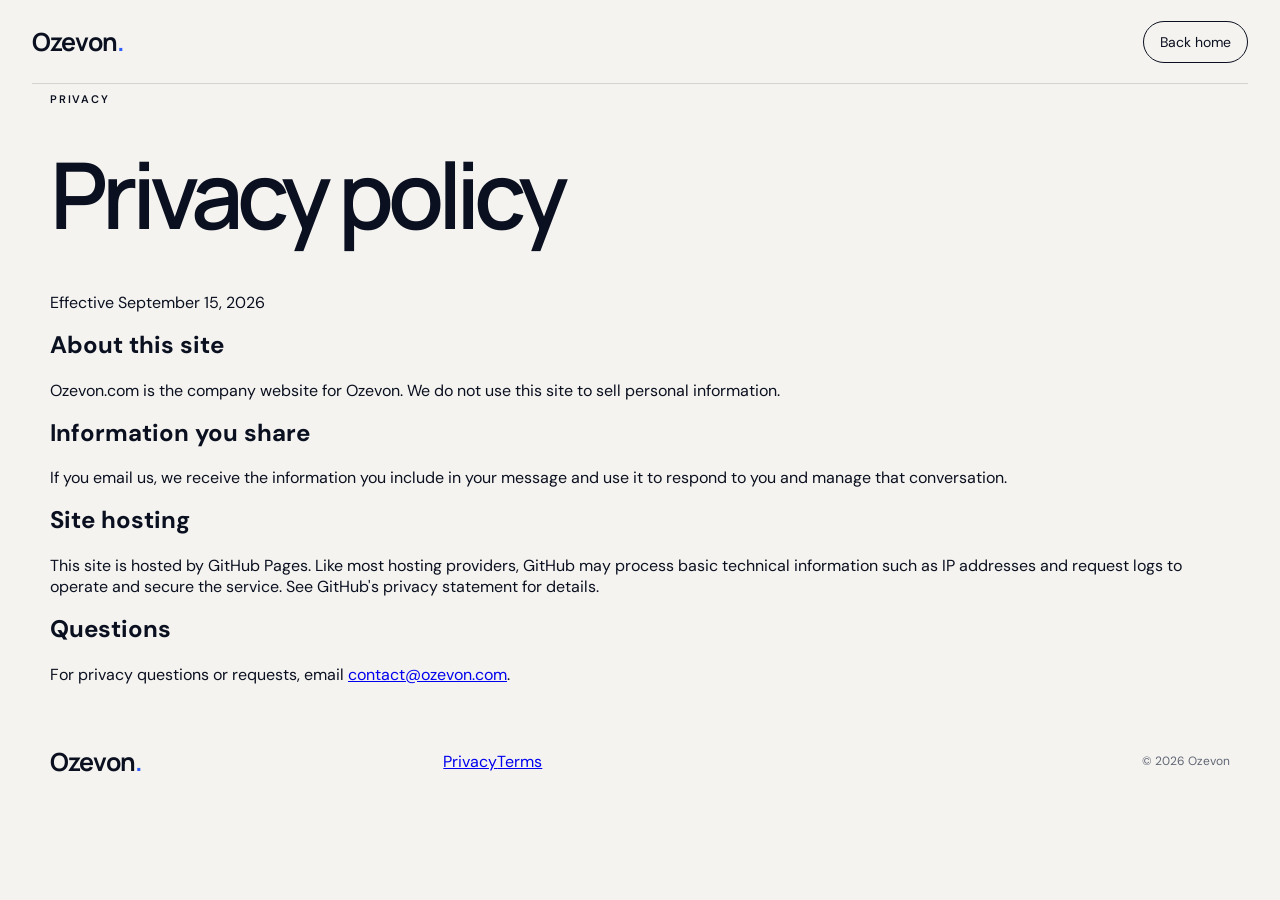
==== 12-privacy.html @ 65f530a2 "Improve product links, mobile navigation and site trust" ====
<!doctype html><html lang="en"><head><meta charset="utf-8"><meta name="viewport" content="width=device-width,initial-scale=1"><meta name="description" content="Ozevon privacy policy."><title>Privacy - Ozevon</title><link rel="icon" href="favicon.svg" type="image/svg+xml"><link rel="preconnect" href="https://fonts.googleapis.com"><link rel="preconnect" href="https://fonts.gstatic.com" crossorigin><link href="https://fonts.googleapis.com/css2?family=DM+Sans:wght@400;500;600&family=Manrope:wght@500;600;700&display=swap" rel="stylesheet"><link rel="stylesheet" href="styles.css"></head><body><header class="site-header legal-header"><a class="wordmark" href="index.html">Ozevon<span>.</span></a><a class="header-cta" href="index.html">Back home</a></header><main class="legal-page shell"><div class="section-label">Privacy</div><h1>Privacy policy</h1><p class="legal-date">Effective September 15, 2026</p><section><h2>About this site</h2><p>Ozevon.com is the company website for Ozevon. We do not use this site to sell personal information.</p></section><section><h2>Information you share</h2><p>If you email us, we receive the information you include in your message and use it to respond to you and manage that conversation.</p></section><section><h2>Site hosting</h2><p>This site is hosted by GitHub Pages. Like most hosting providers, GitHub may process basic technical information such as IP addresses and request logs to operate and secure the service. See GitHub's privacy statement for details.</p></section><section><h2>Questions</h2><p>For privacy questions or requests, email <a href="mailto:contact@ozevon.com">contact@ozevon.com</a>.</p></section></main><footer class="site-footer shell legal-footer"><a class="wordmark" href="index.html">Ozevon<span>.</span></a><div class="legal-links"><a href="privacy.html">Privacy</a><a href="terms.html">Terms</a></div><p>© <span id="year"></span> Ozevon</p></footer><script>document.getElementById('year').textContent=new Date().getFullYear()</script></body></html>
---- styles.css ----
:root{--ink:#0b1020;--paper:#f4f3ef;--white:#fff;--blue:#315efb;--lime:#b9f859;--muted:#606675;--line:#d9d8d2;--navy:#0b1020}
*{box-sizing:border-box}html{scroll-behavior:smooth}body{margin:0;background:var(--paper);color:var(--ink);font-family:"DM Sans",sans-serif;-webkit-font-smoothing:antialiased}.shell{width:min(1180px,calc(100% - 64px));margin-inline:auto}.site-header{height:84px;width:min(1320px,calc(100% - 64px));margin:auto;display:flex;align-items:center;justify-content:space-between;border-bottom:1px solid rgba(11,16,32,.14);position:relative;z-index:10}.wordmark{font:700 25px/1 Manrope,sans-serif;letter-spacing:-1px;color:inherit;text-decoration:none}.wordmark span{color:var(--blue)}nav{display:flex;gap:34px}nav a,.header-cta{font-size:14px;color:var(--ink);text-decoration:none}.header-cta{padding:11px 16px;border:1px solid var(--ink);border-radius:99px}.header-cta span{padding-left:8px}.hero{min-height:670px;padding:88px 0 70px;position:relative;overflow:hidden}.eyebrow,.section-label{text-transform:uppercase;letter-spacing:.16em;font-weight:600;font-size:11px}.eyebrow{display:flex;align-items:center;gap:10px}.eyebrow:before{content:"";width:24px;height:2px;background:var(--blue)}h1,h2,h3,p{margin-top:0}h1{font:600 clamp(60px,7.2vw,104px)/.94 Manrope,sans-serif;letter-spacing:-.065em;margin:45px 0 54px;position:relative;z-index:2}h1 em{font-style:normal;color:var(--blue)}.hero-bottom{display:flex;align-items:flex-end;gap:95px;position:relative;z-index:2}.hero-bottom p{max-width:490px;font-size:19px;line-height:1.55;color:#343b4a;margin:0}.text-link{color:var(--ink);font-size:14px;font-weight:600;text-decoration:none;border-bottom:1px solid;padding-bottom:6px}.text-link span{padding-left:14px}.hero-orbit{position:absolute;width:480px;height:480px;right:-60px;top:120px;opacity:.9}.orbit,.core,.satellite{position:absolute;border-radius:50%}.orbit{border:1px solid #c9cad0;inset:0}.orbit-two{inset:72px}.core{width:154px;height:154px;background:var(--blue);top:163px;left:163px;box-shadow:0 18px 50px rgba(49,94,251,.25)}.satellite{width:24px;height:24px;background:var(--lime)}.satellite-one{top:31px;left:112px}.satellite-two{width:12px;height:12px;background:var(--ink);right:67px;bottom:88px}.principle-bar{background:var(--blue);color:#fff}.principle-inner{height:72px;display:flex;align-items:center;justify-content:space-between;text-transform:uppercase;letter-spacing:.12em;font-size:11px;font-weight:600}.principle-inner i{width:4px;height:4px;background:var(--lime);border-radius:50%}.section{padding:135px 0;display:grid;grid-template-columns:220px 1fr;gap:40px}.section-label{padding-top:8px}.section-content h2,.contact-section h2{font:600 clamp(42px,5vw,66px)/1.05 Manrope,sans-serif;letter-spacing:-.045em;max-width:800px;margin:0 0 40px}.lead{font-size:20px;line-height:1.6;color:var(--muted);max-width:700px}.capabilities{display:grid;grid-template-columns:repeat(3,1fr);gap:20px;margin-top:80px}.capabilities article{border-top:1px solid var(--line);padding:24px 10px 0 0}.capabilities article>span{font:500 11px Manrope;color:var(--blue)}.capabilities h3{font:600 20px Manrope;margin:45px 0 12px}.capabilities p{color:var(--muted);line-height:1.55;font-size:15px}.product-wrap{background:var(--navy);color:white;padding:130px 0;overflow:hidden}.product-grid{display:grid;grid-template-columns:220px 1fr 400px;gap:40px;align-items:center}.light{color:#9499a7}.product-kicker{color:var(--lime);text-transform:uppercase;letter-spacing:.15em;font-size:11px;font-weight:600}.product-main h2{font:600 clamp(66px,8vw,100px)/1 Manrope;letter-spacing:-.07em;margin:20px 0 0}.product-main h2 span{color:var(--lime)}.byline{text-transform:uppercase;letter-spacing:.14em;font-size:10px;color:#989daa;margin:5px 0 45px}.product-copy{font-size:18px;line-height:1.6;color:#c4c7cf;max-width:500px}.product-status{display:inline-flex;align-items:center;gap:9px;border:1px solid #34394a;border-radius:99px;padding:10px 15px;margin-top:24px;font-size:12px}.product-status span{width:7px;height:7px;border-radius:50%;background:var(--lime);box-shadow:0 0 0 4px rgba(185,248,89,.12)}.product-visual{height:430px;position:relative}.invoice-card{position:absolute;width:315px;height:380px;border-radius:20px;right:0;top:25px}.back-card{background:var(--blue);transform:rotate(7deg) translate(12px,-4px)}.main-card{background:#f5f4f0;color:var(--ink);padding:28px;box-shadow:0 25px 70px rgba(0,0,0,.3)}.mini-top{display:flex;justify-content:space-between;align-items:center;font-size:11px}.mini-top b{font:700 16px Manrope}.mini-top span{letter-spacing:.12em;color:#808592}.mini-lines{margin:55px 0 30px}.mini-lines i{display:block;height:8px;background:#dededb;border-radius:4px;margin-bottom:12px}.mini-lines i:last-child{width:65%}.mini-total{border-top:1px solid #d2d2cf;padding-top:24px;display:flex;justify-content:space-between}.mini-total span{font-size:12px;color:#717681}.mini-total b{font:600 25px Manrope}.mini-paid{position:absolute;bottom:28px;right:28px;background:#dbfac1;color:#246b28;border-radius:99px;padding:8px 15px;text-transform:uppercase;letter-spacing:.1em;font-size:9px;font-weight:600}.about-columns{display:grid;grid-template-columns:1fr 1fr;gap:70px}.about-columns p{font-size:18px;line-height:1.7;color:var(--muted)}.contact-section{background:var(--blue);color:white;padding:110px 0}.contact-inner{display:flex;align-items:flex-end;justify-content:space-between}.contact-section h2{margin:38px 0 0}.contact-section a{color:white;text-decoration:none;border-bottom:1px solid rgba(255,255,255,.65);font-size:20px;padding-bottom:8px}.contact-section a span{padding-left:18px}.site-footer{height:120px;display:grid;grid-template-columns:1fr 1fr 1fr;align-items:center}.site-footer p{margin:0;font-size:12px;color:var(--muted)}.site-footer p:last-child{text-align:right}.reveal{animation:rise .8s ease both}.hero h1{animation-delay:.08s}.hero-bottom{animation-delay:.16s}@keyframes rise{from{opacity:0;transform:translateY(18px)}to{opacity:1;transform:none}}
@media(max-width:900px){.shell{width:min(100% - 40px,700px)}.site-header{width:calc(100% - 40px);height:72px}nav{display:none}.hero{min-height:690px;padding-top:70px}.hero h1{font-size:65px}.hero-bottom{display:block}.hero-bottom p{font-size:17px;max-width:430px;margin-bottom:32px}.hero-orbit{width:330px;height:330px;right:-100px;top:360px}.orbit-two{inset:50px}.core{width:108px;height:108px;top:111px;left:111px}.principle-inner span:nth-of-type(2),.principle-inner i:nth-of-type(2){display:none}.section{padding:95px 0;display:block}.section-label{margin-bottom:45px}.capabilities{grid-template-columns:1fr;margin-top:55px}.capabilities article{display:grid;grid-template-columns:36px 160px 1fr;gap:10px}.capabilities h3{margin:0}.product-grid{grid-template-columns:1fr}.product-main{max-width:570px}.product-visual{height:390px;width:350px;margin:20px auto -60px}.about-columns{gap:30px}.contact-inner{display:block}.contact-section a{display:inline-block;margin-top:55px}.site-footer{grid-template-columns:1fr 1fr}.site-footer p:nth-child(2){display:none}}
@media(max-width:560px){.shell{width:calc(100% - 36px)}.site-header{width:calc(100% - 36px)}.header-cta{font-size:12px;padding:9px 13px}.hero{min-height:680px;padding-top:56px}.eyebrow{font-size:10px}h1,.hero h1{font-size:48px;line-height:1.01;letter-spacing:-.055em;margin:36px 0}.hero-bottom p{font-size:16px}.hero-orbit{width:280px;height:280px;top:420px;right:-95px}.orbit-two{inset:40px}.core{width:90px;height:90px;top:95px;left:95px}.satellite-one{top:17px;left:63px}.principle-inner{height:64px}.principle-inner span{font-size:9px}.section-content h2,.contact-section h2{font-size:38px}.lead{font-size:17px}.capabilities article{grid-template-columns:28px 1fr;gap:8px;padding-bottom:20px}.capabilities article p{grid-column:2}.product-wrap{padding:90px 0}.product-main h2{font-size:68px}.product-copy{font-size:16px}.product-visual{transform:scale(.85);transform-origin:left top;width:330px;height:340px}.about-columns{grid-template-columns:1fr;gap:0}.about-columns p{font-size:16px}.contact-section{padding:85px 0}.contact-section a{font-size:16px}.site-footer{height:100px}.site-footer .wordmark{font-size:20px}}
@media(prefers-reduced-motion:reduce){.reveal{animation:none!important}}
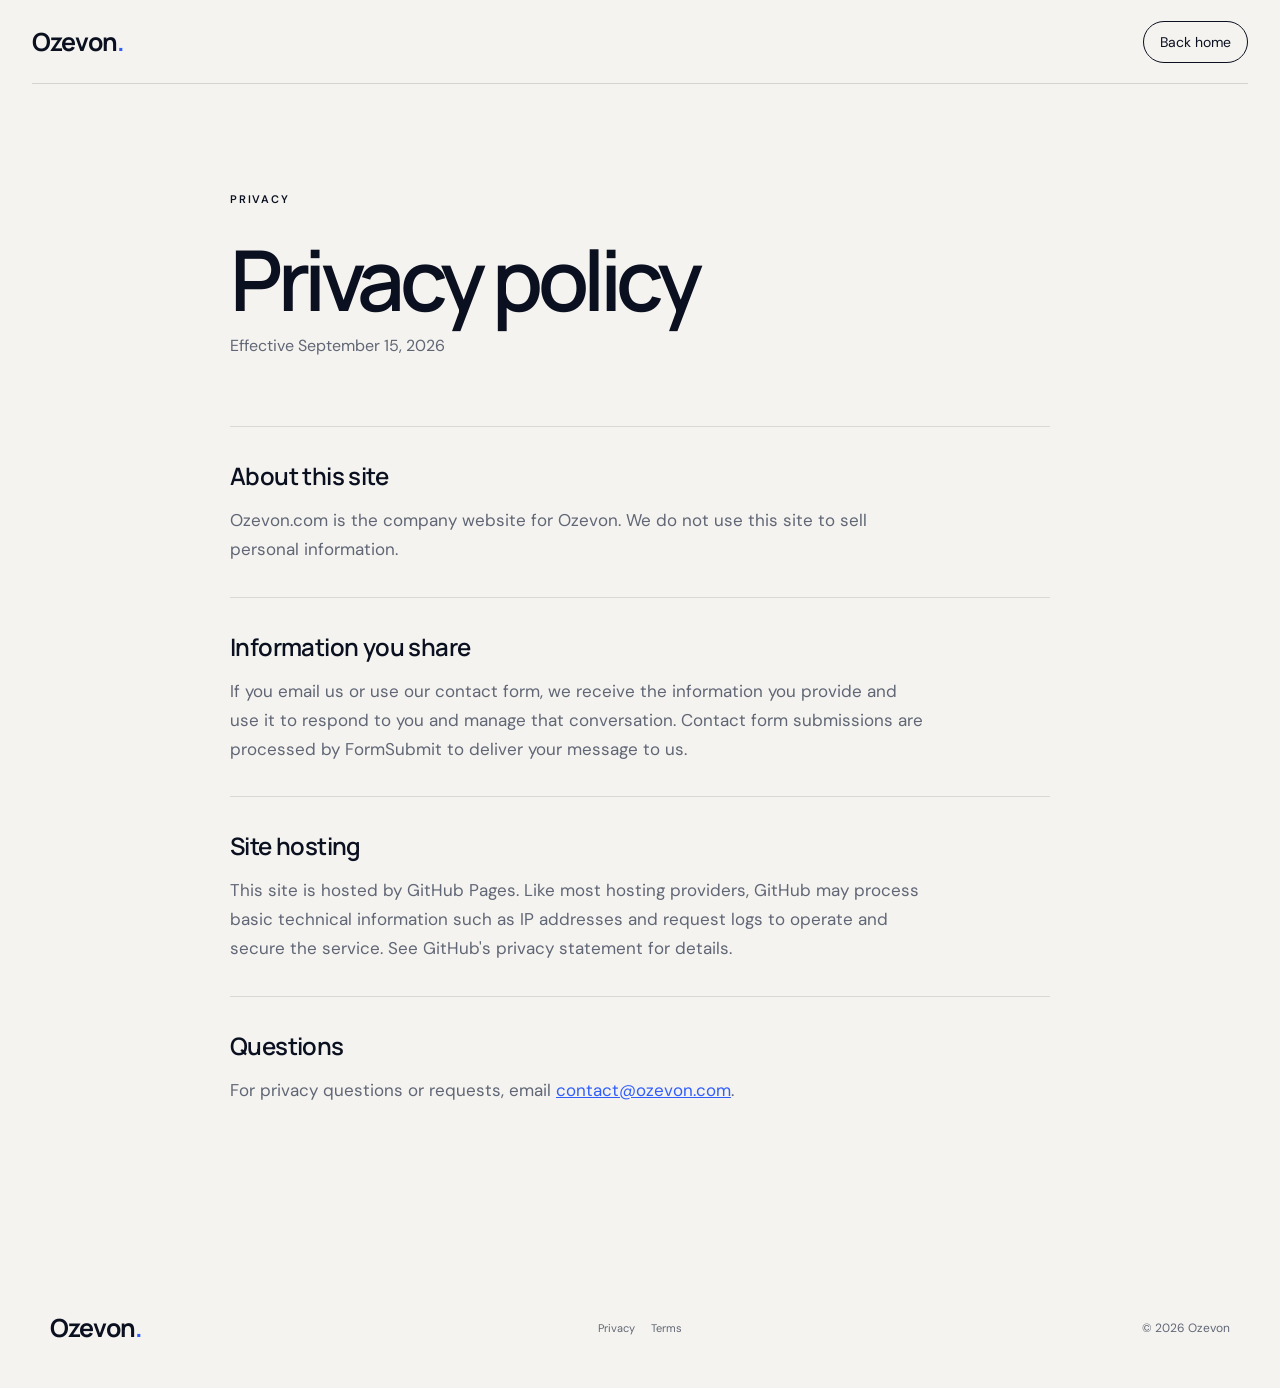
==== commit 857fa897: "Update contact form privacy disclosure Updated favicon and stylesheets links. Clarified information " ====
--- a/12-privacy.html
+++ b/12-privacy.html
@@ -1 +1 @@
-<!doctype html><html lang="en"><head><meta charset="utf-8"><meta name="viewport" content="width=device-width,initial-scale=1"><meta name="description" content="Ozevon privacy policy."><title>Privacy - Ozevon</title><link rel="icon" href="favicon.svg" type="image/svg+xml"><link rel="preconnect" href="https://fonts.googleapis.com"><link rel="preconnect" href="https://fonts.gstatic.com" crossorigin><link href="https://fonts.googleapis.com/css2?family=DM+Sans:wght@400;500;600&family=Manrope:wght@500;600;700&display=swap" rel="stylesheet"><link rel="stylesheet" href="styles.css"></head><body><header class="site-header legal-header"><a class="wordmark" href="index.html">Ozevon<span>.</span></a><a class="header-cta" href="index.html">Back home</a></header><main class="legal-page shell"><div class="section-label">Privacy</div><h1>Privacy policy</h1><p class="legal-date">Effective September 15, 2026</p><section><h2>About this site</h2><p>Ozevon.com is the company website for Ozevon. We do not use this site to sell personal information.</p></section><section><h2>Information you share</h2><p>If you email us, we receive the information you include in your message and use it to respond to you and manage that conversation.</p></section><section><h2>Site hosting</h2><p>This site is hosted by GitHub Pages. Like most hosting providers, GitHub may process basic technical information such as IP addresses and request logs to operate and secure the service. See GitHub's privacy statement for details.</p></section><section><h2>Questions</h2><p>For privacy questions or requests, email <a href="mailto:contact@ozevon.com">contact@ozevon.com</a>.</p></section></main><footer class="site-footer shell legal-footer"><a class="wordmark" href="index.html">Ozevon<span>.</span></a><div class="legal-links"><a href="privacy.html">Privacy</a><a href="terms.html">Terms</a></div><p>© <span id="year"></span> Ozevon</p></footer><script>document.getElementById('year').textContent=new Date().getFullYear()</script></body></html>
+<!doctype html><html lang="en"><head><meta charset="utf-8"><meta name="viewport" content="width=device-width,initial-scale=1"><meta name="description" content="Ozevon privacy policy."><title>Privacy - Ozevon</title><link rel="icon" href="11-favicon.svg" type="image/svg+xml"><link rel="preconnect" href="https://fonts.googleapis.com"><link rel="preconnect" href="https://fonts.gstatic.com" crossorigin><link href="https://fonts.googleapis.com/css2?family=DM+Sans:wght@400;500;600&family=Manrope:wght@500;600;700&display=swap" rel="stylesheet"><link rel="stylesheet" href="9-styles.css"></head><body><header class="site-header legal-header"><a class="wordmark" href="index.html">Ozevon<span>.</span></a><a class="header-cta" href="index.html">Back home</a></header><main class="legal-page shell"><div class="section-label">Privacy</div><h1>Privacy policy</h1><p class="legal-date">Effective September 15, 2026</p><section><h2>About this site</h2><p>Ozevon.com is the company website for Ozevon. We do not use this site to sell personal information.</p></section><section><h2>Information you share</h2><p>If you email us or use our contact form, we receive the information you provide and use it to respond to you and manage that conversation. Contact form submissions are processed by FormSubmit to deliver your message to us.</p></section><section><h2>Site hosting</h2><p>This site is hosted by GitHub Pages. Like most hosting providers, GitHub may process basic technical information such as IP addresses and request logs to operate and secure the service. See GitHub's privacy statement for details.</p></section><section><h2>Questions</h2><p>For privacy questions or requests, email <a href="mailto:contact@ozevon.com">contact@ozevon.com</a>.</p></section></main><footer class="site-footer shell legal-footer"><a class="wordmark" href="index.html">Ozevon<span>.</span></a><div class="legal-links"><a href="12-privacy.html">Privacy</a><a href="14-terms.html">Terms</a></div><p>© <span id="year"></span> Ozevon</p></footer><script>document.getElementById('year').textContent=new Date().getFullYear()</script></body></html>
--- a/9-styles.css
+++ b/9-styles.css
@@ -0,0 +1,90 @@
+:root{--ink:#0b1020;--paper:#f4f3ef;--white:#fff;--blue:#315efb;--lime:#b9f859;--muted:#606675;--line:#d9d8d2;--navy:#0b1020}
+*{box-sizing:border-box}html{scroll-behavior:smooth}body{margin:0;background:var(--paper);color:var(--ink);font-family:"DM Sans",sans-serif;-webkit-font-smoothing:antialiased}.shell{width:min(1180px,calc(100% - 64px));margin-inline:auto}.site-header{height:84px;width:min(1320px,calc(100% - 64px));margin:auto;display:flex;align-items:center;justify-content:space-between;border-bottom:1px solid rgba(11,16,32,.14);position:relative;z-index:10}.wordmark{font:700 25px/1 Manrope,sans-serif;letter-spacing:-1px;color:inherit;text-decoration:none}.wordmark span{color:var(--blue)}nav{display:flex;gap:34px}nav a,.header-cta{font-size:14px;color:var(--ink);text-decoration:none}.header-cta{padding:11px 16px;border:1px solid var(--ink);border-radius:99px}.header-cta span{padding-left:8px}.hero{min-height:670px;padding:88px 0 70px;position:relative;overflow:hidden}.eyebrow,.section-label{text-transform:uppercase;letter-spacing:.16em;font-weight:600;font-size:11px}.eyebrow{display:flex;align-items:center;gap:10px}.eyebrow:before{content:"";width:24px;height:2px;background:var(--blue)}h1,h2,h3,p{margin-top:0}h1{font:600 clamp(60px,7.2vw,104px)/.94 Manrope,sans-serif;letter-spacing:-.065em;margin:45px 0 54px;position:relative;z-index:2}h1 em{font-style:normal;color:var(--blue)}.hero-bottom{display:flex;align-items:flex-end;gap:95px;position:relative;z-index:2}.hero-bottom p{max-width:490px;font-size:19px;line-height:1.55;color:#343b4a;margin:0}.text-link{color:var(--ink);font-size:14px;font-weight:600;text-decoration:none;border-bottom:1px solid;padding-bottom:6px}.text-link span{padding-left:14px}.hero-orbit{position:absolute;width:480px;height:480px;right:-60px;top:120px;opacity:.9}.orbit,.core,.satellite{position:absolute;border-radius:50%}.orbit{border:1px solid #c9cad0;inset:0}.orbit-two{inset:72px}.core{width:154px;height:154px;background:var(--blue);top:163px;left:163px;box-shadow:0 18px 50px rgba(49,94,251,.25)}.satellite{width:24px;height:24px;background:var(--lime)}.satellite-one{top:31px;left:112px}.satellite-two{width:12px;height:12px;background:var(--ink);right:67px;bottom:88px}.principle-bar{background:var(--blue);color:#fff}.principle-inner{height:72px;display:flex;align-items:center;justify-content:space-between;text-transform:uppercase;letter-spacing:.12em;font-size:11px;font-weight:600}.principle-inner i{width:4px;height:4px;background:var(--lime);border-radius:50%}.section{padding:135px 0;display:grid;grid-template-columns:220px 1fr;gap:40px}.section-label{padding-top:8px}.section-content h2,.contact-section h2{font:600 clamp(42px,5vw,66px)/1.05 Manrope,sans-serif;letter-spacing:-.045em;max-width:800px;margin:0 0 40px}.lead{font-size:20px;line-height:1.6;color:var(--muted);max-width:700px}.capabilities{display:grid;grid-template-columns:repeat(3,1fr);gap:20px;margin-top:80px}.capabilities article{border-top:1px solid var(--line);padding:24px 10px 0 0}.capabilities article>span{font:500 11px Manrope;color:var(--blue)}.capabilities h3{font:600 20px Manrope;margin:45px 0 12px}.capabilities p{color:var(--muted);line-height:1.55;font-size:15px}.product-wrap{background:var(--navy);color:white;padding:130px 0;overflow:hidden}.product-grid{display:grid;grid-template-columns:220px 1fr 400px;gap:40px;align-items:center}.light{color:#9499a7}.product-kicker{color:var(--lime);text-transform:uppercase;letter-spacing:.15em;font-size:11px;font-weight:600}.product-main h2{font:600 clamp(66px,8vw,100px)/1 Manrope;letter-spacing:-.07em;margin:20px 0 0}.product-main h2 span{color:var(--lime)}.byline{text-transform:uppercase;letter-spacing:.14em;font-size:10px;color:#989daa;margin:5px 0 45px}.product-copy{font-size:18px;line-height:1.6;color:#c4c7cf;max-width:500px}.product-status{display:inline-flex;align-items:center;gap:9px;border:1px solid #34394a;border-radius:99px;padding:10px 15px;margin-top:24px;font-size:12px}.product-status span{width:7px;height:7px;border-radius:50%;background:var(--lime);box-shadow:0 0 0 4px rgba(185,248,89,.12)}.product-visual{height:430px;position:relative}.invoice-card{position:absolute;width:315px;height:380px;border-radius:20px;right:0;top:25px}.back-card{background:var(--blue);transform:rotate(7deg) translate(12px,-4px)}.main-card{background:#f5f4f0;color:var(--ink);padding:28px;box-shadow:0 25px 70px rgba(0,0,0,.3)}.mini-top{display:flex;justify-content:space-between;align-items:center;font-size:11px}.mini-top b{font:700 16px Manrope}.mini-top span{letter-spacing:.12em;color:#808592}.mini-lines{margin:55px 0 30px}.mini-lines i{display:block;height:8px;background:#dededb;border-radius:4px;margin-bottom:12px}.mini-lines i:last-child{width:65%}.mini-total{border-top:1px solid #d2d2cf;padding-top:24px;display:flex;justify-content:space-between}.mini-total span{font-size:12px;color:#717681}.mini-total b{font:600 25px Manrope}.mini-paid{position:absolute;bottom:28px;right:28px;background:#dbfac1;color:#246b28;border-radius:99px;padding:8px 15px;text-transform:uppercase;letter-spacing:.1em;font-size:9px;font-weight:600}.about-columns{display:grid;grid-template-columns:1fr 1fr;gap:70px}.about-columns p{font-size:18px;line-height:1.7;color:var(--muted)}.contact-section{background:var(--blue);color:white;padding:110px 0}.contact-inner{display:flex;align-items:flex-end;justify-content:space-between}.contact-section h2{margin:38px 0 0}.contact-section a{color:white;text-decoration:none;border-bottom:1px solid rgba(255,255,255,.65);font-size:20px;padding-bottom:8px}.contact-section a span{padding-left:18px}.site-footer{height:120px;display:grid;grid-template-columns:1fr 1fr 1fr;align-items:center}.site-footer p{margin:0;font-size:12px;color:var(--muted)}.site-footer p:last-child{text-align:right}.reveal{animation:rise .8s ease both}.hero h1{animation-delay:.08s}.hero-bottom{animation-delay:.16s}@keyframes rise{from{opacity:0;transform:translateY(18px)}to{opacity:1;transform:none}}
+@media(max-width:900px){.shell{width:min(100% - 40px,700px)}.site-header{width:calc(100% - 40px);height:72px}nav{display:none}.hero{min-height:690px;padding-top:70px}.hero h1{font-size:65px}.hero-bottom{display:block}.hero-bottom p{font-size:17px;max-width:430px;margin-bottom:32px}.hero-orbit{width:330px;height:330px;right:-100px;top:360px}.orbit-two{inset:50px}.core{width:108px;height:108px;top:111px;left:111px}.principle-inner span:nth-of-type(2),.principle-inner i:nth-of-type(2){display:none}.section{padding:95px 0;display:block}.section-label{margin-bottom:45px}.capabilities{grid-template-columns:1fr;margin-top:55px}.capabilities article{display:grid;grid-template-columns:36px 160px 1fr;gap:10px}.capabilities h3{margin:0}.product-grid{grid-template-columns:1fr}.product-main{max-width:570px}.product-visual{height:390px;width:350px;margin:20px auto -60px}.about-columns{gap:30px}.contact-inner{display:block}.contact-section a{display:inline-block;margin-top:55px}.site-footer{grid-template-columns:1fr 1fr}.site-footer p:nth-child(2){display:none}}
+@media(max-width:560px){.shell{width:calc(100% - 36px)}.site-header{width:calc(100% - 36px)}.header-cta{font-size:12px;padding:9px 13px}.hero{min-height:680px;padding-top:56px}.eyebrow{font-size:10px}h1,.hero h1{font-size:48px;line-height:1.01;letter-spacing:-.055em;margin:36px 0}.hero-bottom p{font-size:16px}.hero-orbit{width:280px;height:280px;top:420px;right:-95px}.orbit-two{inset:40px}.core{width:90px;height:90px;top:95px;left:95px}.satellite-one{top:17px;left:63px}.principle-inner{height:64px}.principle-inner span{font-size:9px}.section-content h2,.contact-section h2{font-size:38px}.lead{font-size:17px}.capabilities article{grid-template-columns:28px 1fr;gap:8px;padding-bottom:20px}.capabilities article p{grid-column:2}.product-wrap{padding:90px 0}.product-main h2{font-size:68px}.product-copy{font-size:16px}.product-visual{transform:scale(.85);transform-origin:left top;width:330px;height:340px}.about-columns{grid-template-columns:1fr;gap:0}.about-columns p{font-size:16px}.contact-section{padding:85px 0}.contact-section a{font-size:16px}.site-footer{height:100px}.site-footer .wordmark{font-size:20px}}
+@media(prefers-reduced-motion:reduce){.reveal{animation:none!important}}
+
+/* Product launch, navigation and trust updates */
+.menu-toggle{display:none;background:none;border:0;color:var(--ink);width:48px;height:48px;padding:13px;cursor:pointer}
+.menu-toggle span{display:block;height:2px;background:currentColor;margin:6px 0;transition:transform .2s ease}
+.menu-toggle[aria-expanded="true"] span:first-child{transform:translateY(4px) rotate(45deg)}
+.menu-toggle[aria-expanded="true"] span:last-child{transform:translateY(-4px) rotate(-45deg)}
+.hero-orbit{top:300px;right:-80px;z-index:0}
+.product-actions{display:flex;align-items:center;gap:18px;margin-top:24px}
+.product-actions .product-status{margin-top:0}
+.product-link{display:inline-flex;align-items:center;gap:12px;color:var(--white);text-decoration:none;border-bottom:1px solid rgba(255,255,255,.65);padding:10px 0;font-size:14px;font-weight:600}
+.footer-links{display:flex;flex-direction:column;align-items:center;gap:12px}
+.social-links,.legal-links{display:flex;flex-wrap:wrap;justify-content:center;gap:10px 16px}
+.social-links a,.legal-links a{color:var(--muted);font-size:11px;text-decoration:none}
+.social-links a:hover,.legal-links a:hover{color:var(--blue)}
+.legal-page{padding:100px 0 130px;max-width:820px}
+.legal-page h1{font-size:clamp(52px,7vw,84px);margin:34px 0 16px}
+.legal-date{color:var(--muted);margin-bottom:70px}
+.legal-page section{border-top:1px solid var(--line);padding:32px 0 16px}
+.legal-page section h2{font:600 24px Manrope,sans-serif;letter-spacing:-.025em;margin-bottom:14px}
+.legal-page section p{font-size:17px;line-height:1.7;color:var(--muted);max-width:700px}
+.legal-page a{color:var(--blue)}
+@media(max-width:900px){
+  .site-header{justify-content:flex-start;gap:12px}
+  .menu-toggle{display:block;margin-left:auto;position:relative;z-index:12}
+  .site-header nav{display:none;position:absolute;z-index:11;top:71px;left:0;right:0;background:var(--paper);border-bottom:1px solid var(--line);padding:18px 0 22px;box-shadow:0 12px 24px rgba(11,16,32,.08)}
+  .site-header nav.is-open{display:flex;flex-direction:column;gap:0}
+  .site-header nav a{display:flex;align-items:center;min-height:48px;padding:0 20px;font-size:16px}
+  .header-cta{min-height:48px;display:inline-flex;align-items:center;justify-content:center;padding:11px 16px}
+  .hero-orbit{top:405px;right:-100px}
+  .site-footer{height:auto;min-height:150px;padding:28px 0;grid-template-columns:1fr auto;gap:24px}
+  .footer-links{grid-column:1/-1;grid-row:2;align-items:flex-start}
+  .social-links,.legal-links{justify-content:flex-start}
+  .site-footer>p:last-child{grid-column:2;grid-row:1}
+}
+@media(max-width:560px){
+  .header-cta{font-size:12px;min-height:48px;padding:10px 13px}
+  .hero-orbit{top:430px;right:-105px}
+  .product-actions{align-items:flex-start;flex-direction:column;gap:10px}
+  .site-footer{grid-template-columns:1fr auto}
+  .legal-page{padding:70px 0 90px}.legal-page h1{font-size:48px}.legal-date{margin-bottom:50px}
+}
+
+/* Motion, hero and contact upgrades */
+.hero-actions{display:flex;align-items:center;gap:26px;flex-wrap:wrap}
+.primary-link{display:inline-flex;min-height:48px;align-items:center;gap:16px;padding:0 20px;border-radius:99px;background:var(--ink);color:var(--white);font-size:14px;font-weight:600;text-decoration:none;transition:transform .25s ease,box-shadow .25s ease,background .25s ease}
+.primary-link:hover{background:var(--blue);transform:translateY(-3px);box-shadow:0 12px 30px rgba(49,94,251,.2)}
+.text-link,.product-link,nav a,.header-cta{transition:color .2s ease,transform .2s ease,border-color .2s ease,background .2s ease}
+.text-link:hover,.product-link:hover{color:var(--blue);border-color:var(--blue)}
+.product-link:hover{color:var(--lime);border-color:var(--lime)}
+nav a:hover{color:var(--blue)}
+.header-cta:hover{background:var(--ink);color:var(--white);transform:translateY(-2px)}
+.capabilities article{transition:transform .3s ease,border-color .3s ease}
+.capabilities article:hover{transform:translateY(-6px);border-color:var(--blue)}
+.product-visual{transition:transform .4s cubic-bezier(.2,.8,.2,1)}
+.product-visual:hover{transform:translateY(-8px) rotate(-1deg)}
+.hero-orbit{will-change:transform}
+.orbit-one{animation:orbit-spin 26s linear infinite}
+.orbit-two{animation:orbit-spin-reverse 18s linear infinite}
+.core{animation:core-pulse 4.5s ease-in-out infinite}
+.satellite-one{transform-origin:128px 209px;animation:satellite-spin 13s linear infinite}
+.satellite-two{animation:satellite-float 4s ease-in-out infinite}
+@keyframes orbit-spin{to{transform:rotate(360deg)}}
+@keyframes orbit-spin-reverse{to{transform:rotate(-360deg)}}
+@keyframes core-pulse{50%{transform:scale(1.045);box-shadow:0 25px 68px rgba(49,94,251,.32)}}
+@keyframes satellite-spin{to{transform:rotate(360deg)}}
+@keyframes satellite-float{50%{transform:translateY(-10px)}}
+.scroll-reveal{opacity:0;transform:translateY(34px);transition:opacity .75s ease,transform .75s cubic-bezier(.2,.8,.2,1)}
+.scroll-reveal.is-visible{opacity:1;transform:none}
+.stagger-group article{opacity:0;transform:translateY(24px)}
+.scroll-reveal.is-visible .stagger-group article{opacity:1;transform:none;transition:opacity .6s ease,transform .6s cubic-bezier(.2,.8,.2,1),border-color .3s ease}
+.scroll-reveal.is-visible .stagger-group article:nth-child(2){transition-delay:.1s}
+.scroll-reveal.is-visible .stagger-group article:nth-child(3){transition-delay:.2s}
+.contact-inner{align-items:flex-start;gap:80px}.contact-intro{flex:1}.contact-intro p{max-width:480px;color:rgba(255,255,255,.74);font-size:17px;line-height:1.6}
+.contact-form{width:min(100%,470px);display:grid;grid-template-columns:1fr 1fr;gap:9px 16px}
+.contact-form label{font-size:11px;font-weight:600;letter-spacing:.12em;text-transform:uppercase;color:rgba(255,255,255,.75)}
+.contact-form label[for="contact-message"],.contact-form textarea,.contact-form button,.form-note,.form-success{grid-column:1/-1}
+.contact-form input,.contact-form textarea{width:100%;border:1px solid rgba(255,255,255,.45);border-radius:10px;background:rgba(255,255,255,.08);color:#fff;padding:13px 14px;font:inherit;outline:none;transition:border-color .2s ease,background .2s ease}
+.contact-form input:focus,.contact-form textarea:focus{border-color:var(--lime);background:rgba(255,255,255,.13)}
+.contact-form textarea{resize:vertical;min-height:130px}
+.contact-form button{min-height:52px;margin-top:8px;border:0;border-radius:99px;background:var(--lime);color:var(--ink);font:600 14px "DM Sans",sans-serif;cursor:pointer;transition:transform .2s ease,box-shadow .2s ease}
+.contact-form button:hover{transform:translateY(-2px);box-shadow:0 12px 30px rgba(0,0,0,.18)}
+.contact-form button span{padding-left:12px}.form-note,.form-success{font-size:12px;margin:4px 0 0;color:rgba(255,255,255,.7)}.contact-form .form-note a{font-size:inherit;margin:0;padding:0;color:inherit}.form-success{color:var(--lime)}
+@media(max-width:900px){.principle-inner span:nth-of-type(2),.principle-inner i:nth-of-type(2){display:inline-block}.principle-inner{gap:14px}.contact-inner{display:grid;grid-template-columns:1fr;gap:55px}.contact-form{width:100%;max-width:620px}}
+@media(max-width:560px){.hero-actions{align-items:flex-start;flex-direction:column;gap:20px}.primary-link{min-height:48px}.principle-inner{gap:8px}.principle-inner span{font-size:8px;letter-spacing:.08em}.principle-inner i{flex:0 0 4px}.contact-form{grid-template-columns:1fr}.contact-form label,.contact-form input{grid-column:1/-1}.contact-intro p{font-size:15px}}
+@media(prefers-reduced-motion:reduce){html{scroll-behavior:auto}.orbit-one,.orbit-two,.core,.satellite-one,.satellite-two{animation:none!important}.scroll-reveal,.stagger-group article{opacity:1!important;transform:none!important;transition:none!important}.primary-link,.capabilities article,.product-visual{transition:none!important}}
